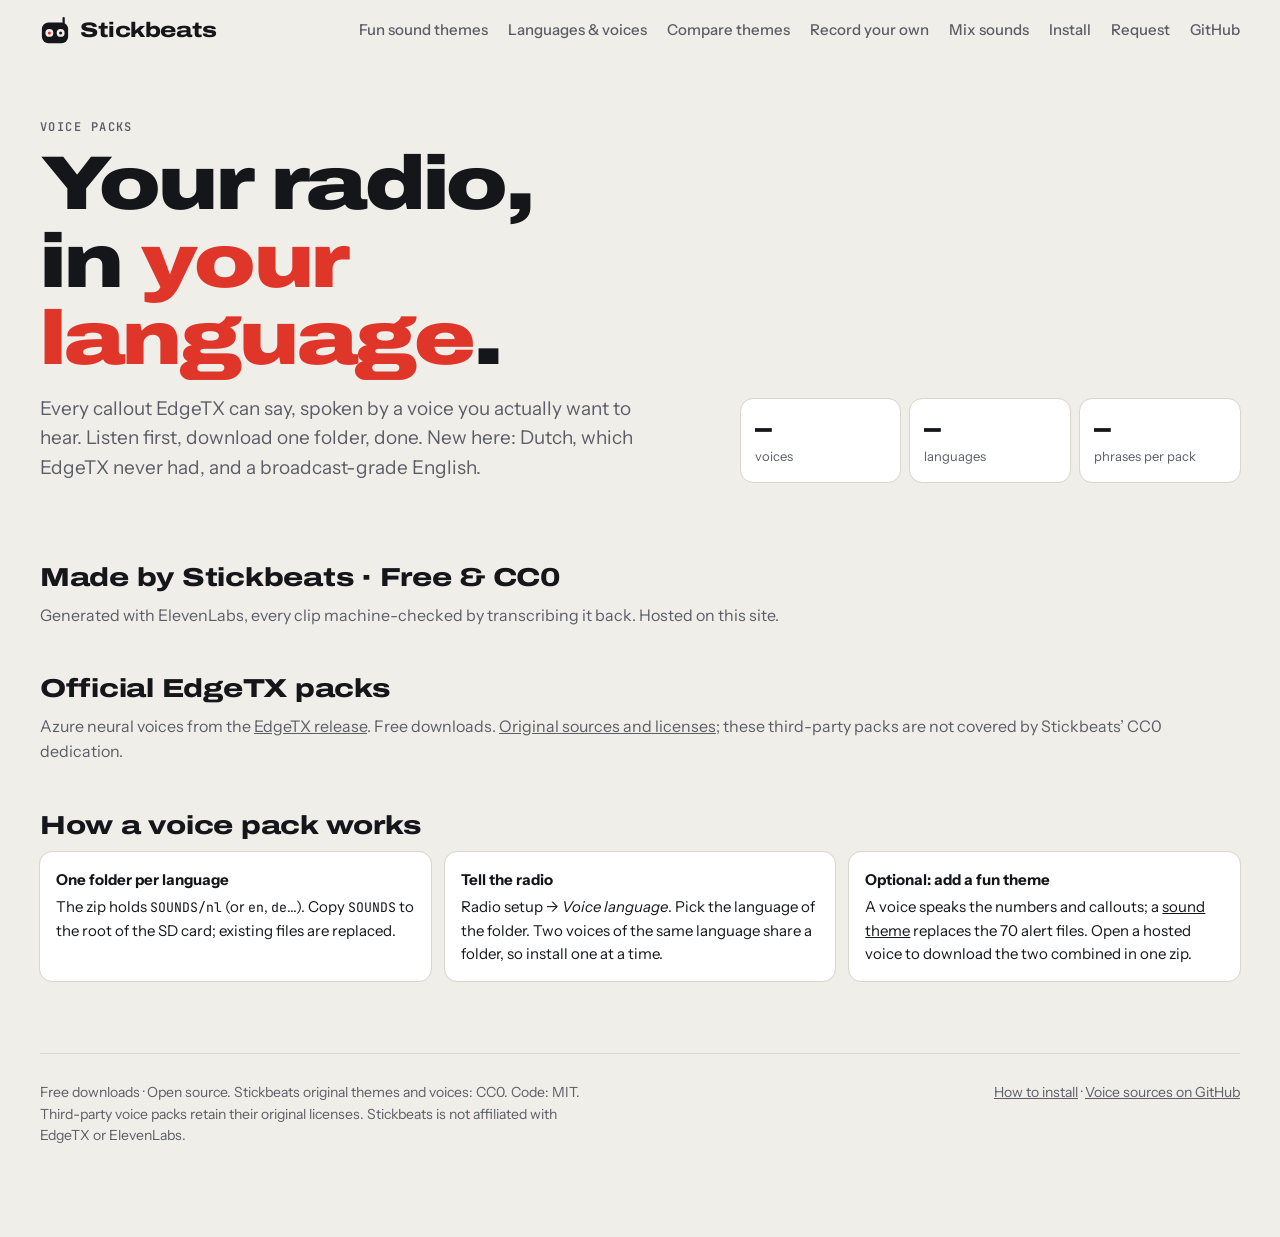
==== site/voices.html @ 268c5a88 "feat: Record your own section, Install to radio button (File System Access), SD repair script Co-Aut" ====
<!doctype html>
<html lang="en">
<head>
<meta charset="utf-8">
<meta name="viewport" content="width=device-width, initial-scale=1, viewport-fit=cover">
<title>Voice packs · Stickbeats</title>
<meta name="description" content="EdgeTX voice packs in 16 languages: listen before you download. Free CC0 voices in Dutch and English made here, plus every official EdgeTX pack.">
<link rel="icon" href="assets/icon.svg" type="image/svg+xml">
<link rel="preconnect" href="https://fonts.googleapis.com">
<link rel="preconnect" href="https://fonts.gstatic.com" crossorigin>
<link rel="stylesheet" href="https://fonts.googleapis.com/css2?family=Archivo:wdth,wght@62..125,400..900&family=Instrument+Sans:wght@400;500;600&family=JetBrains+Mono:wght@400;600&display=swap">
<link rel="stylesheet" href="assets/style.css">
<style>
  .v-intro { display: grid; grid-template-columns: minmax(0, 1.3fr) minmax(0, 1fr); gap: clamp(20px, 4vw, 56px); align-items: end; padding-block: clamp(18px, 4vw, 48px) 26px; }
  @media (max-width: 880px) { .v-intro { grid-template-columns: 1fr; } }
  .v-intro h1 { font-size: clamp(38px, 6vw, 76px); font-weight: 900; letter-spacing: -0.03em; }
  .v-intro h1 em { font-style: normal; color: var(--accent); }
  .v-intro .lede { color: var(--muted); font-size: clamp(16px, 1.5vw, 19px); max-width: 46ch; margin: 16px 0 0; }
  .facts { display: grid; grid-template-columns: repeat(3, 1fr); gap: 10px; }
  .fact { background: var(--panel); outline: 1px solid var(--line); border-radius: 12px; padding: 14px; }
  .fact b { display: block; font: 800 30px/1 var(--display); font-variation-settings: "wdth" 112; letter-spacing: -0.02em; }
  .fact span { font-size: 13px; color: var(--muted); }
  .toolbar { display: grid; gap: 12px; margin: 10px 0 20px; }
  .toolbar .row { display: flex; flex-wrap: wrap; gap: 8px; align-items: center; }
  .toolbar .row .lbl { font: 600 11px var(--mono); letter-spacing: .12em; text-transform: uppercase; color: var(--muted); margin-right: 4px; }
  .howto { display: grid; grid-template-columns: repeat(auto-fit, minmax(min(100%, 260px), 1fr)); gap: 14px; margin-top: 12px; }
  .howto div { background: var(--panel); outline: 1px solid var(--line); border-radius: 12px; padding: 16px; font-size: 15px; }
  .howto b { display: block; margin-bottom: 4px; }
</style>
</head>
<body>
<a class="skip" href="#list">Skip to the voices</a>
<div class="wrap">
  <header class="top">
    <a class="logo" href="index.html"><svg viewBox="0 0 32 32" aria-hidden="true"><rect x="2" y="7" width="28" height="22" rx="7" fill="currentColor"/><circle cx="10" cy="18" r="4.2" fill="var(--ground)"/><circle cx="22" cy="18" r="4.2" fill="var(--ground)"/><circle cx="10" cy="18" r="1.6" fill="var(--accent)"/><circle cx="22" cy="18" r="1.6" fill="currentColor"/><rect x="24" y="1" width="2.4" height="8" rx="1.2" fill="currentColor"/></svg>Stickbeats</a>
    <nav class="nav" aria-label="Main"><a href="index.html#themes">Fun sound themes</a><a href="voices.html">Languages &amp; voices</a><a href="compare.html">Compare themes</a><a href="index.html#record">Record your own</a><a href="mix.html">Mix sounds</a><a href="install.html">Install</a><a href="request.html">Request</a><a href="https://github.com/Over9kfpv/stickbeats">GitHub</a></nav>
  </header>

  <section class="v-intro">
    <div>
      <p class="eyebrow">Voice packs</p>
      <h1>Your radio, in <em>your language</em>.</h1>
      <p class="lede">Every callout EdgeTX can say, spoken by a voice you actually want to hear. Listen first, download one folder, done. New here: Dutch, which EdgeTX never had, and a broadcast-grade English.</p>
    </div>
    <div class="facts">
      <div class="fact"><b id="f-voices">–</b><span>voices</span></div>
      <div class="fact"><b id="f-langs">–</b><span>languages</span></div>
      <div class="fact"><b id="f-files">–</b><span>phrases per pack</span></div>
    </div>
  </section>

  <div class="toolbar" id="toolbar">
    <div class="row lang-chips" id="langs" role="group" aria-label="Language"></div>
    <div class="row" id="kinds" role="group" aria-label="Kind"></div>
  </div>

  <div id="list">
    <div class="subhead" id="h-hosted"><h2>Made by Stickbeats · Free &amp; CC0</h2><p>Generated with ElevenLabs, every clip machine-checked by transcribing it back. Hosted on this site.</p></div>
    <div class="vgrid" id="hosted"></div>
    <div class="subhead" id="h-official"><h2>Official EdgeTX packs</h2><p>Azure neural voices from the <a id="rel-link" href="https://github.com/EdgeTX/edgetx-sdcard-sounds/releases">EdgeTX release</a>. Free downloads. <a href="https://github.com/EdgeTX/edgetx-sdcard-sounds">Original sources and licenses</a>; these third-party packs are not covered by Stickbeats’ CC0 dedication.</p></div>
    <div class="vgrid" id="official"></div>
  </div>

  <section>
    <div class="subhead"><h2>How a voice pack works</h2></div>
    <div class="howto">
      <div><b>One folder per language</b>The zip holds <code>SOUNDS/nl</code> (or <code>en</code>, <code>de</code>…). Copy <code>SOUNDS</code> to the root of the SD card; existing files are replaced.</div>
      <div><b>Tell the radio</b>Radio setup → <em>Voice language</em>. Pick the language of the folder. Two voices of the same language share a folder, so install one at a time.</div>
      <div><b>Optional: add a fun theme</b>A voice speaks the numbers and callouts; a <a href="index.html#themes">sound theme</a> replaces the 70 alert files. Open a hosted voice to download the two combined in one zip.</div>
    </div>
  </section>

  <footer class="site">
    <p>Free downloads · Open source. Stickbeats original themes and voices: CC0. Code: MIT. Third-party voice packs retain their original licenses. Stickbeats is not affiliated with EdgeTX or ElevenLabs.</p>
    <p><a href="install.html">How to install</a> · <a href="https://github.com/HansF/edgetx-sdcard-sounds">Voice sources on GitHub</a></p>
  </footer>
</div>

<script src="assets/vendor/jszip.min.js"></script>
<script src="assets/app.js"></script>
<script src="assets/voicepack.js"></script>
<script>
SB.markNav();
SB.nowbar();
SB.voices().then((V) => {
  document.getElementById("f-voices").textContent = V.voices.length;
  document.getElementById("f-langs").textContent = V.languages.length;
  document.getElementById("f-files").textContent = (V.hosted[0] || V.voices[0])?.files || "–";
  if (V.release) { const a = document.getElementById("rel-link"); a.href = V.release.url; a.textContent = `EdgeTX ${V.release.tag} release`; }

  const CARD = ["SYSTEM/hello", "armed", "lowbat", "SYSTEM/telemko", "SYSTEM/0012", "SYSTEM/volt1", "rth"];
  const card = (v) => {
    const chips = CARD.filter((f) => v.clips[f]).map((f) =>
      `<button class="phrase" type="button" data-v="${v.id}" data-f="${f}" title="${SB.esc(V.english[f] || f)}">${SB.PLAY_SVG}<span>${SB.esc(SB.phraseText(V, v, f))}</span></button>`).join("");
    const dl = v.pack
      ? `<button class="btn small accent" type="button" data-dl="${v.id}">Download <small>${SB.size(v.packSize)}</small></button>`
      : (v.zip ? `<a class="btn small ghost ext" href="${v.zip}">EdgeTX zip ${v.zipSize ? `<small>${SB.size(v.zipSize)}</small>` : ""}</a>` : "");
    return `<article class="vcard ${v.hosted ? "hosted" : ""}" data-id="${v.id}" data-lang="${v.lang}" data-kind="${v.hosted ? "hosted" : "official"}" data-g="${v.gender}">
      <div class="vhead"><span class="flag" aria-hidden="true">${v.flag}</span>
        <div class="who"><span class="native">${SB.esc(v.native)}</span><h3>${SB.esc(v.name)}<small>${SB.GENDER[v.gender] || ""}</small></h3></div>
        ${v.hosted ? '<span class="badge hot">Free · CC0</span>' : '<span class="badge">Free · Third-party license</span>'}
      </div>
      ${v.note ? `<p class="vnote">${SB.esc(v.note)}</p>` : ""}
      <div class="vmeta"><span class="badge">${SB.esc(v.engine)}</span><span class="badge">${v.files} files</span>${v.hosted && v.checked ? `<span class="badge ok" title="${v.verified} of ${v.checked} clips transcribed back to the intended text">${Math.round(100 * v.verified / v.checked)}% verified</span>` : ""}</div>
      <div class="phrases">${chips}</div>
      <div class="vfoot"><a class="open" href="v/${v.id}.html">${v.hosted ? `All ${v.files} phrases →` : "Details →"}</a>${dl}</div>
    </article>`;
  };
  document.getElementById("hosted").innerHTML = V.hosted.map(card).join("");
  document.addEventListener("click", async (e) => {
    const b = e.target.closest("button[data-dl]"); if (!b) return;
    const label = b.innerHTML; b.disabled = true;
    try { await SB.downloadVoice(V.byId[b.dataset.dl], (m) => { b.textContent = m.replace(/^Converting .*… /, ""); }); }
    catch (err) { b.textContent = "Failed"; b.title = err.message; await new Promise((r) => setTimeout(r, 4000)); }
    b.innerHTML = label; b.disabled = false;
  });
  document.getElementById("official").innerHTML = V.voices.filter((v) => !v.hosted).map(card).join("");

  document.getElementById("list").addEventListener("click", (e) => {
    const b = e.target.closest("[data-v][data-f]");
    if (!b) return;
    const v = V.byId[b.dataset.v];
    SB.play(v.clips[b.dataset.f], { text: `${v.flag} ${v.name} · ${SB.phraseText(V, v, b.dataset.f)} · ${b.dataset.f}.wav` }, b);
  });

  // filters
  const state = { lang: "", kind: "" };
  const langs = document.getElementById("langs");
  langs.innerHTML = `<span class="lbl">Language</span><button class="chip" data-lang="" aria-pressed="true">All <span class="n">${V.voices.length}</span></button>` +
    V.languages.map((l) => `<button class="chip" data-lang="${l.lang}" aria-pressed="false"><span class="f">${l.flag}</span>${SB.esc(l.language)}<span class="n">${V.voices.filter((v) => v.lang === l.lang).length}</span></button>`).join("");
  const kinds = document.getElementById("kinds");
  kinds.innerHTML = `<span class="lbl">Show</span>` + [["", "Everything"], ["hosted", "Made by Stickbeats"], ["m", "Male"], ["f", "Female"]].map(([k, l]) => `<button class="chip" data-kind="${k}" aria-pressed="${k === ""}">${l}</button>`).join("");
  const apply = () => {
    const wanted = (v) => (!state.lang || v.lang === state.lang) && (!state.kind || (state.kind === "hosted" ? v.hosted : v.gender === state.kind));
    let nh = 0, no = 0;
    document.querySelectorAll(".vcard").forEach((c) => { const v = V.byId[c.dataset.id]; const show = wanted(v); c.hidden = !show; if (show) v.hosted ? nh++ : no++; });
    document.getElementById("h-hosted").hidden = !nh;
    document.getElementById("h-official").hidden = !no;
  };
  langs.onclick = (e) => { const b = e.target.closest("[data-lang]"); if (!b) return; state.lang = b.dataset.lang; langs.querySelectorAll(".chip").forEach((x) => x.setAttribute("aria-pressed", x === b)); apply(); };
  kinds.onclick = (e) => { const b = e.target.closest("[data-kind]"); if (!b) return; state.kind = b.dataset.kind; kinds.querySelectorAll(".chip").forEach((x) => x.setAttribute("aria-pressed", x === b)); apply(); };
  const want = SB.param("lang"); if (want) { state.lang = want; langs.querySelectorAll(".chip").forEach((x) => x.setAttribute("aria-pressed", x.dataset.lang === want)); apply(); }
});
</script>
</body>
</html>
---- site/assets/style.css ----
/* Stickbeats: a quiet transmitter-grey shell so every theme's own colours can be loud. */
:root {
  --ground: #efeee9;
  --panel: #ffffff;
  --panel-2: #f7f6f2;
  --ink: #15161a;
  --muted: #5b5e66;
  --line: #d9d6cd;
  --accent: #e0362a;          /* the arm switch */
  --accent-ink: #ffffff;
  --radio: #232529;
  --radio-2: #2f3237;
  --radio-ink: #e9e8e3;
  --lcd: #a9c2c9;
  --lcd-ink: #10252b;
  --lcd-dim: #7e9aa1;
  --display: "Archivo", "Arial Black", system-ui, sans-serif;
  --body: "Instrument Sans", system-ui, -apple-system, "Segoe UI", sans-serif;
  --mono: "JetBrains Mono", ui-monospace, "SFMono-Regular", Menlo, monospace;
  --radius: 10px;
  color-scheme: light;
}
@media (prefers-color-scheme: dark) {
  :root:not([data-theme="light"]) {
    --ground: #121315; --panel: #1b1d20; --panel-2: #17191b; --ink: #ecebe6; --muted: #9b9ea5;
    --line: #2d3035; --accent: #ff5646; --radio: #0b0c0e; --radio-2: #1d2024;
    --lcd: #8fb0b8; --lcd-dim: #6d8e96; color-scheme: dark;
  }
}
:root[data-theme="dark"] {
  --ground: #121315; --panel: #1b1d20; --panel-2: #17191b; --ink: #ecebe6; --muted: #9b9ea5;
  --line: #2d3035; --accent: #ff5646; --radio: #0b0c0e; --radio-2: #1d2024;
  --lcd: #8fb0b8; --lcd-dim: #6d8e96; color-scheme: dark;
}

* { box-sizing: border-box; }
html { -webkit-text-size-adjust: 100%; }
body {
  margin: 0; background: var(--ground); color: var(--ink);
  font: 16px/1.55 var(--body);
  padding: 0 clamp(16px, 4vw, 40px);
}
a { color: inherit; }
img { max-width: 100%; }
.wrap { max-width: 1240px; margin: 0 auto; }
h1, h2, h3 { font-family: var(--display); font-variation-settings: "wdth" 125; line-height: 1.02; text-wrap: balance; margin: 0; }
h2 { font-size: clamp(24px, 3.2vw, 34px); font-weight: 800; letter-spacing: -0.01em; }
.eyebrow { font: 600 12px/1 var(--mono); letter-spacing: 0.12em; text-transform: uppercase; color: var(--muted); }
code, .mono { font-family: var(--mono); font-size: 0.88em; }
button { font: inherit; color: inherit; }
:focus-visible { outline: 2px solid var(--accent); outline-offset: 2px; }
[hidden] { display: none !important; }

/* ---------- top bar */
.top { display: flex; align-items: center; gap: 12px 28px; flex-wrap: wrap; padding-block: 14px; position: sticky; top: 0; z-index: 15; background: color-mix(in srgb, var(--ground) 82%, transparent); backdrop-filter: blur(14px); -webkit-backdrop-filter: blur(14px); margin: 0 calc(-1 * clamp(16px, 4vw, 40px)); padding-inline: clamp(16px, 4vw, 40px); }
.top .mode { margin-left: 6px; width: 36px; height: 36px; border-radius: 50%; border: 1.5px solid var(--line); background: var(--panel); color: var(--ink); cursor: pointer; display: grid; place-items: center; }
.top .mode:hover { border-color: var(--ink); }
.skip { position: absolute; left: -999px; top: 8px; background: var(--ink); color: var(--ground); padding: 8px 12px; border-radius: 8px; z-index: 50; }
.skip:focus { left: 16px; }
.logo { display: inline-flex; align-items: center; gap: 10px; text-decoration: none; font: 800 21px/1 var(--display); font-variation-settings: "wdth" 125; letter-spacing: -0.02em; }
.logo svg { width: 30px; height: 30px; flex: none; }
.nav { display: flex; gap: 4px 20px; flex-wrap: wrap; margin-left: auto; font-weight: 500; font-size: 15px; }
.nav a { text-decoration: none; color: var(--muted); padding-block: 4px; border-bottom: 2px solid transparent; }
.nav a:hover { color: var(--ink); }
.nav a[aria-current="page"] { color: var(--ink); border-bottom-color: var(--accent); }

/* ---------- buttons */
.btn {
  display: inline-flex; align-items: center; gap: 8px; text-decoration: none; cursor: pointer;
  border: 0; border-radius: 999px; padding: 11px 20px; font-weight: 600; font-size: 15px;
  background: var(--ink); color: var(--ground);
}
.btn:hover { filter: brightness(1.15); }
.btn.accent { background: var(--accent); color: var(--accent-ink); }
.btn.ghost { background: transparent; color: inherit; box-shadow: inset 0 0 0 1.5px currentColor; }
.btn small { font: 500 12px var(--mono); opacity: 0.75; }
.play {
  width: 34px; height: 34px; flex: none; border-radius: 50%; border: 0; cursor: pointer;
  display: inline-grid; place-items: center; background: var(--ink); color: var(--ground);
  transition: transform .08s;
}
.play svg { width: 11px; height: 11px; margin-left: 2px; }
.play:hover { transform: scale(1.07); }
.play.playing { background: var(--accent); color: var(--accent-ink); }
.play.playing svg { margin-left: 0; }
.chip {
  border: 1.5px solid var(--line); background: var(--panel); border-radius: 999px; padding: 6px 14px;
  cursor: pointer; font-size: 14px; font-weight: 500; color: var(--ink);
}
.chip[aria-pressed="true"] { background: var(--ink); color: var(--ground); border-color: var(--ink); }
.chip .n { font: 12px var(--mono); opacity: 0.6; margin-left: 4px; }

/* ---------- hero */
.hero { display: grid; grid-template-columns: minmax(0, 1fr) minmax(0, 1.05fr); gap: clamp(24px, 4vw, 56px); align-items: center; padding-block: clamp(20px, 5vw, 56px) clamp(32px, 5vw, 64px); }
@media (max-width: 880px) { .hero { grid-template-columns: 1fr; } }
.hero h1 { font-size: clamp(40px, 6.6vw, 84px); font-weight: 900; letter-spacing: -0.03em; }
.hero h1 em { font-style: normal; color: var(--accent); }
.hero p.lede { font-size: clamp(17px, 1.6vw, 19px); color: var(--muted); max-width: 44ch; margin: 18px 0 26px; }
.hero .ctas { display: flex; gap: 10px; flex-wrap: wrap; }

/* the transmitter */
.radio {
  background: linear-gradient(160deg, var(--radio-2), var(--radio) 60%);
  color: var(--radio-ink); border-radius: 28px 28px 44px 44px; padding: 22px 22px 26px;
  box-shadow: 0 30px 60px -30px rgba(0,0,0,.55), inset 0 1px 0 rgba(255,255,255,.08);
  display: grid; gap: 18px;
}
.radio-row { display: flex; align-items: center; gap: 12px; }
.radio-brand { font: 600 11px var(--mono); letter-spacing: .2em; text-transform: uppercase; opacity: .6; }
.led { width: 9px; height: 9px; border-radius: 50%; background: #3b2a2a; margin-left: auto; }
.led.on { background: #ff4a3a; box-shadow: 0 0 8px #ff4a3a; }
.lcd { background: var(--lcd); color: var(--lcd-ink); border-radius: 6px; padding: 12px 14px 10px; box-shadow: inset 0 2px 8px rgba(0,0,0,.25); font-family: var(--mono); }
.lcd-top { display: flex; justify-content: space-between; gap: 10px; font-size: 12px; opacity: .8; }
.lcd-name { font: 700 22px/1.15 var(--mono); margin: 6px 0 2px; overflow-wrap: anywhere; }
.lcd-sub { font-size: 13px; min-height: 1.4em; }
.lcd canvas { display: block; width: 100%; height: 52px; margin-top: 8px; }
.radio-controls { display: grid; grid-template-columns: auto 1fr; gap: 16px 18px; align-items: center; }
@media (max-width: 460px) { .radio-controls { grid-template-columns: 1fr; } }
.selector { display: flex; align-items: center; gap: 8px; }
.selector select {
  appearance: none; background: var(--radio-2); color: var(--radio-ink); border: 1px solid rgba(255,255,255,.12);
  border-radius: 8px; padding: 8px 12px; font: 500 14px var(--body); min-width: 0; max-width: 100%; flex: 1;
}
.round { width: 34px; height: 34px; border-radius: 50%; border: 1px solid rgba(255,255,255,.15); background: var(--radio-2); color: var(--radio-ink); cursor: pointer; flex: none; }
/* toggle switch, like SA on a transmitter */
.toggle { display: flex; align-items: center; gap: 12px; cursor: pointer; background: none; border: 0; color: var(--radio-ink); padding: 0; }
.toggle .slot { width: 30px; height: 64px; border-radius: 15px; background: #111; box-shadow: inset 0 2px 6px rgba(0,0,0,.8); position: relative; }
.toggle .lever {
  position: absolute; left: 5px; width: 20px; height: 34px; border-radius: 10px; top: 25px;
  background: linear-gradient(90deg, #9da1a8, #e6e8ec 45%, #8a8e95); transition: top .12s cubic-bezier(.3,1.6,.6,1);
}
.toggle[aria-checked="true"] .lever { top: 5px; }
.toggle .tlabel { text-align: left; font: 600 11px var(--mono); letter-spacing: .12em; text-transform: uppercase; line-height: 1.5; }
.toggle .tlabel b { display: block; font: 800 20px var(--display); font-variation-settings: "wdth" 125; letter-spacing: 0; text-transform: none; }
.toggle[aria-checked="true"] .tlabel b { color: #ff5a4a; }
.keys { display: grid; grid-template-columns: repeat(auto-fill, minmax(96px, 1fr)); gap: 8px; }
.key {
  background: var(--radio-2); color: var(--radio-ink); border: 1px solid rgba(255,255,255,.1); border-radius: 8px;
  padding: 9px 8px; font: 600 12.5px var(--body); cursor: pointer; text-align: center;
  box-shadow: 0 2px 0 rgba(0,0,0,.5);
}
.key:hover { border-color: rgba(255,255,255,.3); }
.key:active, .key.playing { transform: translateY(2px); box-shadow: none; background: #3a3e44; }
.key.crit { color: #ff8a7e; }

/* ---------- theme grid */
.section-head { display: flex; align-items: end; justify-content: space-between; gap: 14px 24px; flex-wrap: wrap; margin: 12px 0 18px; }
.filters { display: flex; gap: 8px; flex-wrap: wrap; }
.grid { display: grid; grid-template-columns: repeat(auto-fill, minmax(min(100%, 280px), 1fr)); gap: 16px; }
.card {
  --t-bg: #333; --t-surface: #fff; --t-ink: #111; --t-muted: #555; --t-accent: #f33; --t-on-bg: #fff;
  display: flex; flex-direction: column; border-radius: var(--radius); overflow: hidden;
  background: var(--t-surface); color: var(--t-ink); box-shadow: 0 1px 0 rgba(0,0,0,.06);
  outline: 1px solid color-mix(in srgb, var(--ink) 8%, transparent);
}
.card-label { background: var(--t-bg); color: var(--t-on-bg); padding: 16px 16px 18px; min-height: 142px; display: flex; flex-direction: column; gap: 8px; position: relative; }
.card-label .cat { font: 600 10.5px var(--mono); letter-spacing: .14em; text-transform: uppercase; opacity: .8; }
.card-label h3 { font-size: 25px; line-height: 1.08; font-variation-settings: normal; font-weight: 400; overflow-wrap: anywhere; }
.card-label .tag { font-size: 14px; line-height: 1.4; opacity: .9; margin: auto 0 0; }
.card-label .boot { position: absolute; right: 14px; top: 12px; background: var(--t-accent); color: var(--t-surface); }
.card-body { padding: 12px 16px 14px; display: flex; flex-direction: column; gap: 12px; flex: 1; }
.samples { display: flex; flex-wrap: wrap; gap: 6px; }
.sample { border: 1.5px solid color-mix(in srgb, var(--t-ink) 22%, transparent); background: transparent; color: var(--t-ink); border-radius: 999px; padding: 4px 11px; font-size: 13px; cursor: pointer; }
.sample:hover { border-color: var(--t-accent); }
.sample.playing { background: var(--t-accent); border-color: var(--t-accent); color: var(--t-surface); }
.card-foot { display: flex; align-items: center; justify-content: space-between; gap: 10px; margin-top: auto; font-size: 14px; }
.card-foot a.open { font-weight: 600; text-decoration: none; }
.card-foot a.open:hover { text-decoration: underline; }
.card-foot .dl { font: 500 12.5px var(--mono); text-decoration: none; padding: 6px 10px; border-radius: 6px; background: color-mix(in srgb, var(--t-ink) 8%, transparent); white-space: nowrap; }
.card-foot .dl:hover { background: color-mix(in srgb, var(--t-ink) 16%, transparent); }

/* ---------- generic panels & tables */
.panel { background: var(--panel); border-radius: var(--radius); outline: 1px solid var(--line); }
.board { overflow-x: auto; }
.board table { border-collapse: collapse; width: 100%; min-width: 560px; }
.board th, .board td { text-align: left; padding: 8px 12px; border-bottom: 1px solid var(--line); vertical-align: middle; }
.board tr.group th { font: 600 11px var(--mono); letter-spacing: .14em; text-transform: uppercase; color: var(--muted); padding-top: 22px; background: transparent; }
.board td.file { font: 12.5px var(--mono); color: var(--muted); }
.board td.num { font: 12.5px var(--mono); color: var(--muted); font-variant-numeric: tabular-nums; white-space: nowrap; }
.board td.act { white-space: nowrap; text-align: right; }
.board .lbl { font-weight: 600; }
.board a.tiny { font: 12px var(--mono); color: var(--muted); text-decoration: none; margin-left: 10px; }
.board a.tiny:hover { color: var(--ink); text-decoration: underline; }
.board tr.dup .lbl::after { content: "same as above"; font: 11px var(--mono); color: var(--muted); margin-left: 8px; }
.board select { font: 14px var(--body); padding: 6px 8px; border-radius: 6px; border: 1px solid var(--line); background: var(--panel); color: var(--ink); max-width: 100%; }

/* ---------- now playing bar */
.nowbar {
  position: fixed; left: 0; right: 0; bottom: 0; z-index: 20;
  padding: 10px clamp(16px, 4vw, 40px) calc(10px + env(safe-area-inset-bottom, 0px));
  background: var(--radio); color: var(--radio-ink); display: flex; align-items: center; gap: 16px;
  transform: translateY(110%); transition: transform .2s;
}
.nowbar.show { transform: none; }
.nowbar .np { min-width: 0; flex: 1; font: 13px var(--mono); white-space: nowrap; overflow: hidden; text-overflow: ellipsis; }
.nowbar canvas { width: min(40vw, 320px); height: 34px; flex: none; }
.nowbar button { background: none; border: 1px solid rgba(255,255,255,.25); color: inherit; border-radius: 999px; padding: 6px 14px; cursor: pointer; font-size: 13px; }

/* ---------- prose */
.prose { max-width: 70ch; }
.prose h2 { margin: 40px 0 12px; }
.prose p, .prose li { color: var(--ink); }
.prose .muted { color: var(--muted); }
.tree { font: 13.5px/1.6 var(--mono); background: var(--panel); outline: 1px solid var(--line); border-radius: var(--radius); padding: 16px 18px; overflow-x: auto; white-space: pre; }
.steps { counter-reset: s; list-style: none; padding: 0; display: grid; gap: 14px; }
.steps li { counter-increment: s; display: grid; grid-template-columns: 36px 1fr; gap: 12px; }
.steps li::before { content: counter(s); width: 30px; height: 30px; border-radius: 50%; background: var(--ink); color: var(--ground); display: grid; place-items: center; font: 700 14px var(--mono); }

footer.site { margin-top: 72px; padding-block: 28px 90px; border-top: 1px solid var(--line); color: var(--muted); font-size: 14px; display: flex; gap: 12px 32px; flex-wrap: wrap; justify-content: space-between; }
footer.site p { margin: 0; max-width: 62ch; }

@media (prefers-reduced-motion: reduce) { * { transition: none !important; } }


/* ---------- home: two doors */
.doors { display: grid; grid-template-columns: repeat(auto-fit, minmax(min(100%, 300px), 1fr)); gap: 16px; margin: 6px 0 28px; }
.door { position: relative; display: grid; gap: 8px; padding: 22px 22px 20px; border-radius: 16px; text-decoration: none; overflow: hidden; min-height: 168px; outline: 1px solid var(--line); background: var(--panel); transition: transform .15s, box-shadow .15s; }
.door:hover { transform: translateY(-2px); box-shadow: 0 18px 40px -24px rgba(0,0,0,.45); }
.door .eyebrow { color: inherit; opacity: .7; }
.door h2 { font-size: clamp(26px, 3vw, 36px); font-weight: 900; letter-spacing: -0.02em; }
.door p { margin: 0; opacity: .85; max-width: 40ch; }
.door .go { margin-top: auto; font-weight: 700; }
.door.voices { background: linear-gradient(135deg, #0f3d3e, #1b6b6a 70%, #2aa198); color: #eafff9; outline: 0; }
.door.themes { background: linear-gradient(135deg, #3b1d5a, #7a2b8f 60%, #ff5646); color: #fff5f2; outline: 0; }
.door .art { position: absolute; right: -10px; bottom: -14px; font-size: 120px; line-height: 1; opacity: .18; pointer-events: none; }

/* ---------- badges */
.badge { display: inline-flex; align-items: center; gap: 6px; font: 600 11px var(--mono); letter-spacing: .08em; text-transform: uppercase; padding: 4px 9px; border-radius: 999px; background: color-mix(in srgb, var(--ink) 8%, transparent); color: var(--ink); white-space: nowrap; }
.badge.hot { background: var(--accent); color: var(--accent-ink); }
.badge.ok { background: #1f8f5a; color: #fff; }

/* ---------- voice cards */
.vgrid { display: grid; grid-template-columns: repeat(auto-fill, minmax(min(100%, 330px), 1fr)); gap: 16px; }
.vcard { background: var(--panel); border-radius: 14px; outline: 1px solid var(--line); padding: 18px 18px 16px; display: flex; flex-direction: column; gap: 12px; transition: box-shadow .15s, transform .15s; }
.vcard:hover { box-shadow: 0 16px 36px -26px rgba(0,0,0,.5); }
.vcard.hosted { outline: 2px solid color-mix(in srgb, var(--accent) 55%, var(--line)); }
.vhead { display: flex; align-items: center; gap: 12px; }
.flag { font-size: 30px; line-height: 1; width: 40px; text-align: center; flex: none; filter: drop-shadow(0 1px 1px rgba(0,0,0,.15)); }
.vhead .who { min-width: 0; flex: 1; }
.vhead .who .native { font: 500 13px var(--body); color: var(--muted); display: block; }
.vhead .who h3 { font-size: 22px; font-weight: 800; letter-spacing: -0.01em; font-variation-settings: "wdth" 112; }
.vhead .who h3 small { font: 500 14px var(--body); color: var(--muted); letter-spacing: 0; margin-left: 6px; }
.vnote { margin: 0; font-size: 14px; color: var(--muted); }
.vmeta { display: flex; flex-wrap: wrap; gap: 6px; }
.phrases { display: flex; flex-wrap: wrap; gap: 6px; }
.phrase { display: inline-flex; align-items: center; gap: 7px; border: 1.5px solid var(--line); background: transparent; color: var(--ink); border-radius: 999px; padding: 5px 11px 5px 7px; font-size: 13px; cursor: pointer; max-width: 100%; }
.phrase svg { width: 9px; height: 9px; flex: none; }
.phrase span { overflow: hidden; text-overflow: ellipsis; white-space: nowrap; }
.phrase:hover { border-color: var(--ink); }
.phrase.playing { background: var(--accent); border-color: var(--accent); color: var(--accent-ink); }
.vfoot { display: flex; align-items: center; justify-content: space-between; gap: 10px; margin-top: auto; flex-wrap: wrap; }
.vfoot .open { font-weight: 600; text-decoration: none; }
.vfoot .open:hover { text-decoration: underline; }
.btn.small { padding: 8px 14px; font-size: 14px; }
.btn.ext::after { content: "↗"; font-size: 12px; opacity: .7; }
.lang-chips { display: flex; flex-wrap: wrap; gap: 8px; }
.lang-chips .chip { display: inline-flex; align-items: center; gap: 6px; }
.lang-chips .chip .f { font-size: 16px; }
.subhead { display: flex; align-items: baseline; gap: 12px 18px; flex-wrap: wrap; margin: 34px 0 14px; }
.subhead h2 { font-size: clamp(20px, 2.4vw, 26px); }
.subhead p { margin: 0; color: var(--muted); }

/* ---------- voice detail */
.v-hero { display: grid; grid-template-columns: minmax(0, 1.2fr) minmax(0, 1fr); gap: clamp(20px, 4vw, 48px); align-items: start; padding-block: clamp(14px, 3vw, 36px) 20px; }
@media (max-width: 880px) { .v-hero { grid-template-columns: 1fr; } }
.v-hero h1 { font-size: clamp(36px, 5.6vw, 66px); font-weight: 900; letter-spacing: -0.03em; }
.v-hero h1 .flag { display: inline-block; font-size: .8em; width: auto; margin-right: 10px; vertical-align: -4px; }
.v-hero .lede { color: var(--muted); font-size: 17px; margin: 12px 0 18px; max-width: 52ch; }
.bundle { background: var(--panel); outline: 1px solid var(--line); border-radius: 16px; padding: 18px; display: grid; gap: 12px; }
.bundle h2 { font-size: 20px; }
.bundle label { display: grid; gap: 6px; font: 600 11px var(--mono); letter-spacing: .1em; text-transform: uppercase; color: var(--muted); }
.bundle select { font: 15px var(--body); padding: 9px 10px; border-radius: 8px; border: 1px solid var(--line); background: var(--panel-2); color: var(--ink); }
.bundle .row { display: flex; gap: 10px; flex-wrap: wrap; align-items: center; }
.bundle .status { font: 13px var(--mono); color: var(--muted); min-height: 1.3em; }
.bundle .demo { display: flex; gap: 6px; flex-wrap: wrap; }
.search { display: flex; align-items: center; gap: 10px; background: var(--panel); outline: 1px solid var(--line); border-radius: 999px; padding: 8px 14px; max-width: 420px; }
.search input { border: 0; background: transparent; color: inherit; font: 15px var(--body); flex: 1; min-width: 0; outline: 0; }
.board td.txt { font-size: 15px; }
.board td.en { color: var(--muted); font-size: 13px; }
.board tr.miss td { opacity: .55; }
.stt { font: 11px var(--mono); color: var(--muted); }

/* ---------- transmitter voice keys */
.keys .sep { grid-column: 1 / -1; font: 600 10px var(--mono); letter-spacing: .2em; text-transform: uppercase; opacity: .5; margin-top: 4px; }
.key.voice { color: #9fe3d2; }

/* ---------- embedded request form */
.gform { display: block; width: 100%; max-width: 640px; min-height: 900px; border: 0; margin-top: 16px; border-radius: 12px; background: #fff; }

/* Separate homepage experiences: alert themes first, spoken languages second. */
html { scroll-padding-top: 24px; }
.free-note { font-weight: 600; color: var(--muted); }
.language-section { border-top: 2px solid var(--line); margin-top: 48px; }
.language-section h2 { font-size: clamp(30px, 4vw, 52px); letter-spacing: -.03em; }
.voice-player { padding: clamp(18px, 3vw, 30px); border: 1px solid var(--line); border-radius: 18px; background: var(--panel); min-width: 0; }
.voice-player label { display: block; font-weight: 600; margin: 16px 0 6px; }
.voice-player select { width: 100%; min-width: 0; padding: 12px; border: 1px solid var(--line); border-radius: 8px; background: var(--ground); color: var(--ink); font: inherit; }
.voice-player .voice-strip { margin-bottom: 20px; }
.voice-player button:disabled { opacity: .45; cursor: not-allowed; }
.bundle summary { cursor: pointer; font-weight: 600; }
.bundle[open] summary { margin-bottom: 16px; }

/* Record-your-own homepage section. */
.record-section { border-top: 2px solid var(--line); margin-top: 48px; }
.record-section h2 { font-size: clamp(30px, 4vw, 52px); letter-spacing: -.03em; }
.record-steps { list-style: none; margin: 0; padding: 0; display: grid; gap: 12px; counter-reset: step; min-width: 0; }
.record-steps li { counter-increment: step; display: grid; gap: 4px; padding: 16px 18px 16px 62px; position: relative; border: 1px solid var(--line); border-radius: 14px; background: var(--panel); }
.record-steps li::before { content: counter(step); position: absolute; left: 16px; top: 14px; width: 32px; height: 32px; border-radius: 50%; display: grid; place-items: center; font-weight: 800; background: var(--accent); color: var(--ground); }
.record-steps span { color: var(--muted); }

.install-status { font: 13px var(--mono); color: var(--muted); min-height: 1.4em; margin: 8px 0 0; }
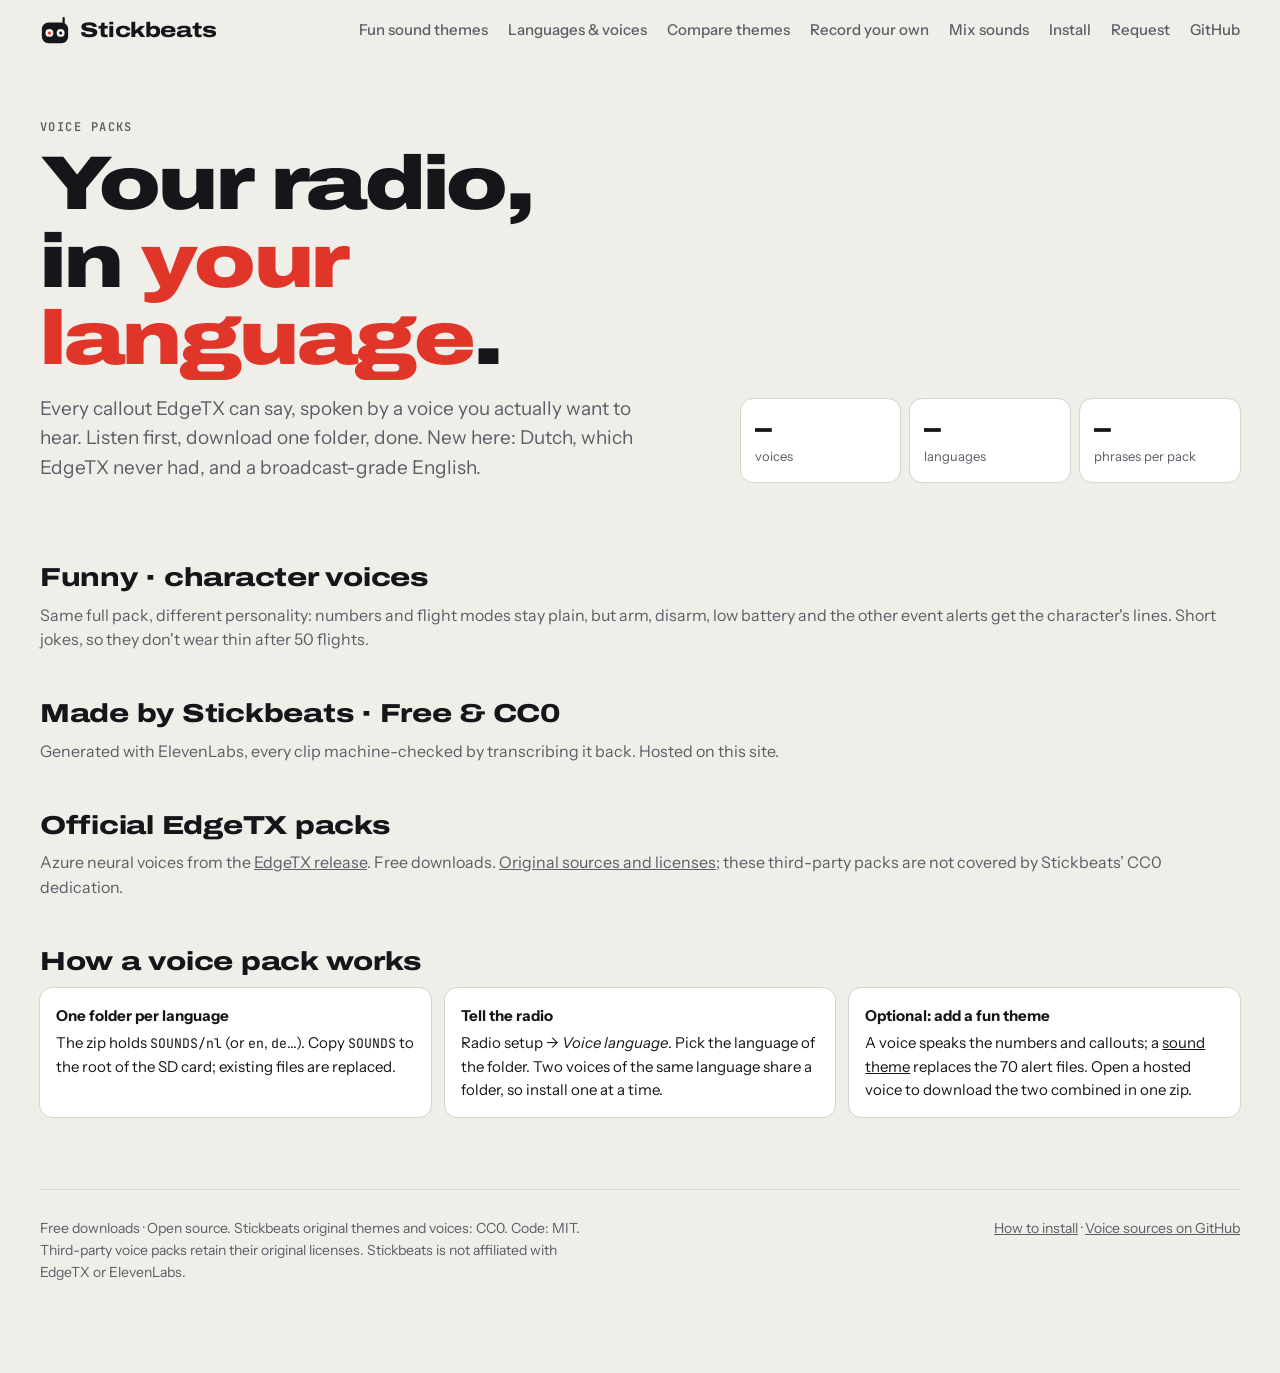
==== commit d32b3b4d: "feat: Funny voices section (5 character packs) Wires in the 5 funny character packs that finished ge" ====
--- a/site/voices.html
+++ b/site/voices.html
@@ -55,6 +55,8 @@
   </div>
 
   <div id="list">
+    <div class="subhead" id="h-funny"><h2>Funny · character voices</h2><p>Same full pack, different personality: numbers and flight modes stay plain, but arm, disarm, low battery and the other event alerts get the character's lines. Short jokes, so they don't wear thin after 50 flights.</p></div>
+    <div class="vgrid" id="funny"></div>
     <div class="subhead" id="h-hosted"><h2>Made by Stickbeats · Free &amp; CC0</h2><p>Generated with ElevenLabs, every clip machine-checked by transcribing it back. Hosted on this site.</p></div>
     <div class="vgrid" id="hosted"></div>
     <div class="subhead" id="h-official"><h2>Official EdgeTX packs</h2><p>Azure neural voices from the <a id="rel-link" href="https://github.com/EdgeTX/edgetx-sdcard-sounds/releases">EdgeTX release</a>. Free downloads. <a href="https://github.com/EdgeTX/edgetx-sdcard-sounds">Original sources and licenses</a>; these third-party packs are not covered by Stickbeats’ CC0 dedication.</p></div>
@@ -106,7 +108,8 @@
       <div class="vfoot"><a class="open" href="v/${v.id}.html">${v.hosted ? `All ${v.files} phrases →` : "Details →"}</a>${dl}</div>
     </article>`;
   };
-  document.getElementById("hosted").innerHTML = V.hosted.map(card).join("");
+  document.getElementById("funny").innerHTML = V.voices.filter((v) => v.funny).map(card).join("");
+  document.getElementById("hosted").innerHTML = V.hosted.filter((v) => !v.funny).map(card).join("");
   document.addEventListener("click", async (e) => {
     const b = e.target.closest("button[data-dl]"); if (!b) return;
     const label = b.innerHTML; b.disabled = true;
@@ -129,11 +132,16 @@
   langs.innerHTML = `<span class="lbl">Language</span><button class="chip" data-lang="" aria-pressed="true">All <span class="n">${V.voices.length}</span></button>` +
     V.languages.map((l) => `<button class="chip" data-lang="${l.lang}" aria-pressed="false"><span class="f">${l.flag}</span>${SB.esc(l.language)}<span class="n">${V.voices.filter((v) => v.lang === l.lang).length}</span></button>`).join("");
   const kinds = document.getElementById("kinds");
-  kinds.innerHTML = `<span class="lbl">Show</span>` + [["", "Everything"], ["hosted", "Made by Stickbeats"], ["m", "Male"], ["f", "Female"]].map(([k, l]) => `<button class="chip" data-kind="${k}" aria-pressed="${k === ""}">${l}</button>`).join("");
+  kinds.innerHTML = `<span class="lbl">Show</span>` + [["", "Everything"], ["funny", "Funny characters"], ["hosted", "Made by Stickbeats"], ["m", "Male"], ["f", "Female"]].map(([k, l]) => `<button class="chip" data-kind="${k}" aria-pressed="${k === ""}">${l}</button>`).join("");
   const apply = () => {
-    const wanted = (v) => (!state.lang || v.lang === state.lang) && (!state.kind || (state.kind === "hosted" ? v.hosted : v.gender === state.kind));
-    let nh = 0, no = 0;
-    document.querySelectorAll(".vcard").forEach((c) => { const v = V.byId[c.dataset.id]; const show = wanted(v); c.hidden = !show; if (show) v.hosted ? nh++ : no++; });
+    const wanted = (v) => (!state.lang || v.lang === state.lang) &&
+      (!state.kind || (state.kind === "hosted" ? v.hosted : state.kind === "funny" ? v.funny : v.gender === state.kind));
+    let nf = 0, nh = 0, no = 0;
+    document.querySelectorAll(".vcard").forEach((c) => {
+      const v = V.byId[c.dataset.id]; const show = wanted(v); c.hidden = !show;
+      if (show) v.funny ? nf++ : v.hosted ? nh++ : no++;
+    });
+    document.getElementById("h-funny").hidden = !nf;
     document.getElementById("h-hosted").hidden = !nh;
     document.getElementById("h-official").hidden = !no;
   };
--- a/site/assets/style.css
+++ b/site/assets/style.css
@@ -309,3 +309,26 @@
 .record-steps span { color: var(--muted); }
 
 .install-status { font: 13px var(--mono); color: var(--muted); min-height: 1.4em; margin: 8px 0 0; }
+
+/* Install-to-radio progress bar */
+.install-bar { position: relative; height: 46px; margin: 14px 0 6px; border-radius: 12px; overflow: hidden; background: var(--panel-2, #17191b); border: 2px solid var(--line); font: 700 14px var(--mono, monospace); color: #fff; box-shadow: 0 6px 24px rgba(0,0,0,.18); }
+.install-bar[hidden] { display: none; }
+.install-bar .fill { position: absolute; inset: 0 auto 0 0; width: 0; transition: width .25s ease; background: linear-gradient(90deg, #ff2e63, #ff9f1c, #ffe14d); background-size: 200% 100%; }
+.install-bar .fill::after { content: ""; position: absolute; inset: 0; background: repeating-linear-gradient(45deg, rgba(255,255,255,.28) 0 12px, transparent 12px 24px); background-size: 34px 34px; animation: install-stripes .7s linear infinite; }
+.install-bar .label, .install-bar .pct { position: absolute; top: 0; bottom: 0; display: flex; align-items: center; padding: 0 16px; text-shadow: 0 1px 3px rgba(0,0,0,.65); letter-spacing: .02em; }
+.install-bar .label { left: 0; right: 70px; }
+.install-bar .pct { right: 0; font-size: 18px; }
+.install-bar[data-state="busy"] .fill { animation: install-shimmer 1.2s ease-in-out infinite; }
+.install-bar[data-state="warn"] { border-color: #ffb400; animation: install-pulse 1s ease-in-out infinite; }
+.install-bar[data-state="warn"] .fill { background: repeating-linear-gradient(45deg, #ffb400 0 16px, #1b1300 16px 32px); }
+.install-bar[data-state="warn"] .fill::after, .install-bar[data-state="ok"] .fill::after, .install-bar[data-state="err"] .fill::after { display: none; }
+.install-bar[data-state="ok"] { border-color: #19c37d; }
+.install-bar[data-state="ok"] .fill { background: linear-gradient(90deg, #0f9d58, #19c37d); }
+.install-bar[data-state="err"] { border-color: #ff3b30; }
+.install-bar[data-state="err"] .fill { background: linear-gradient(90deg, #b00020, #ff3b30); }
+@keyframes install-stripes { to { background-position: 34px 0; } }
+@keyframes install-shimmer { 0%, 100% { opacity: .55; } 50% { opacity: 1; } }
+@keyframes install-pulse { 0%, 100% { box-shadow: 0 0 0 0 rgba(255,180,0,.65); } 50% { box-shadow: 0 0 0 8px rgba(255,180,0,0); } }
+@media (prefers-reduced-motion: reduce) { .install-bar *, .install-bar { animation: none !important; transition: none !important; } }
+.install-bar[data-state="warn"] .label { left: 10px; right: auto; top: 7px; bottom: 7px; padding: 0 14px; border-radius: 8px; background: rgba(0,0,0,.85); text-shadow: none; }
+@media (max-width: 560px) { .install-bar { height: 56px; font-size: 13px; } .install-bar .label { right: 54px; } .install-bar[data-state="warn"] .label { right: 10px; } }
